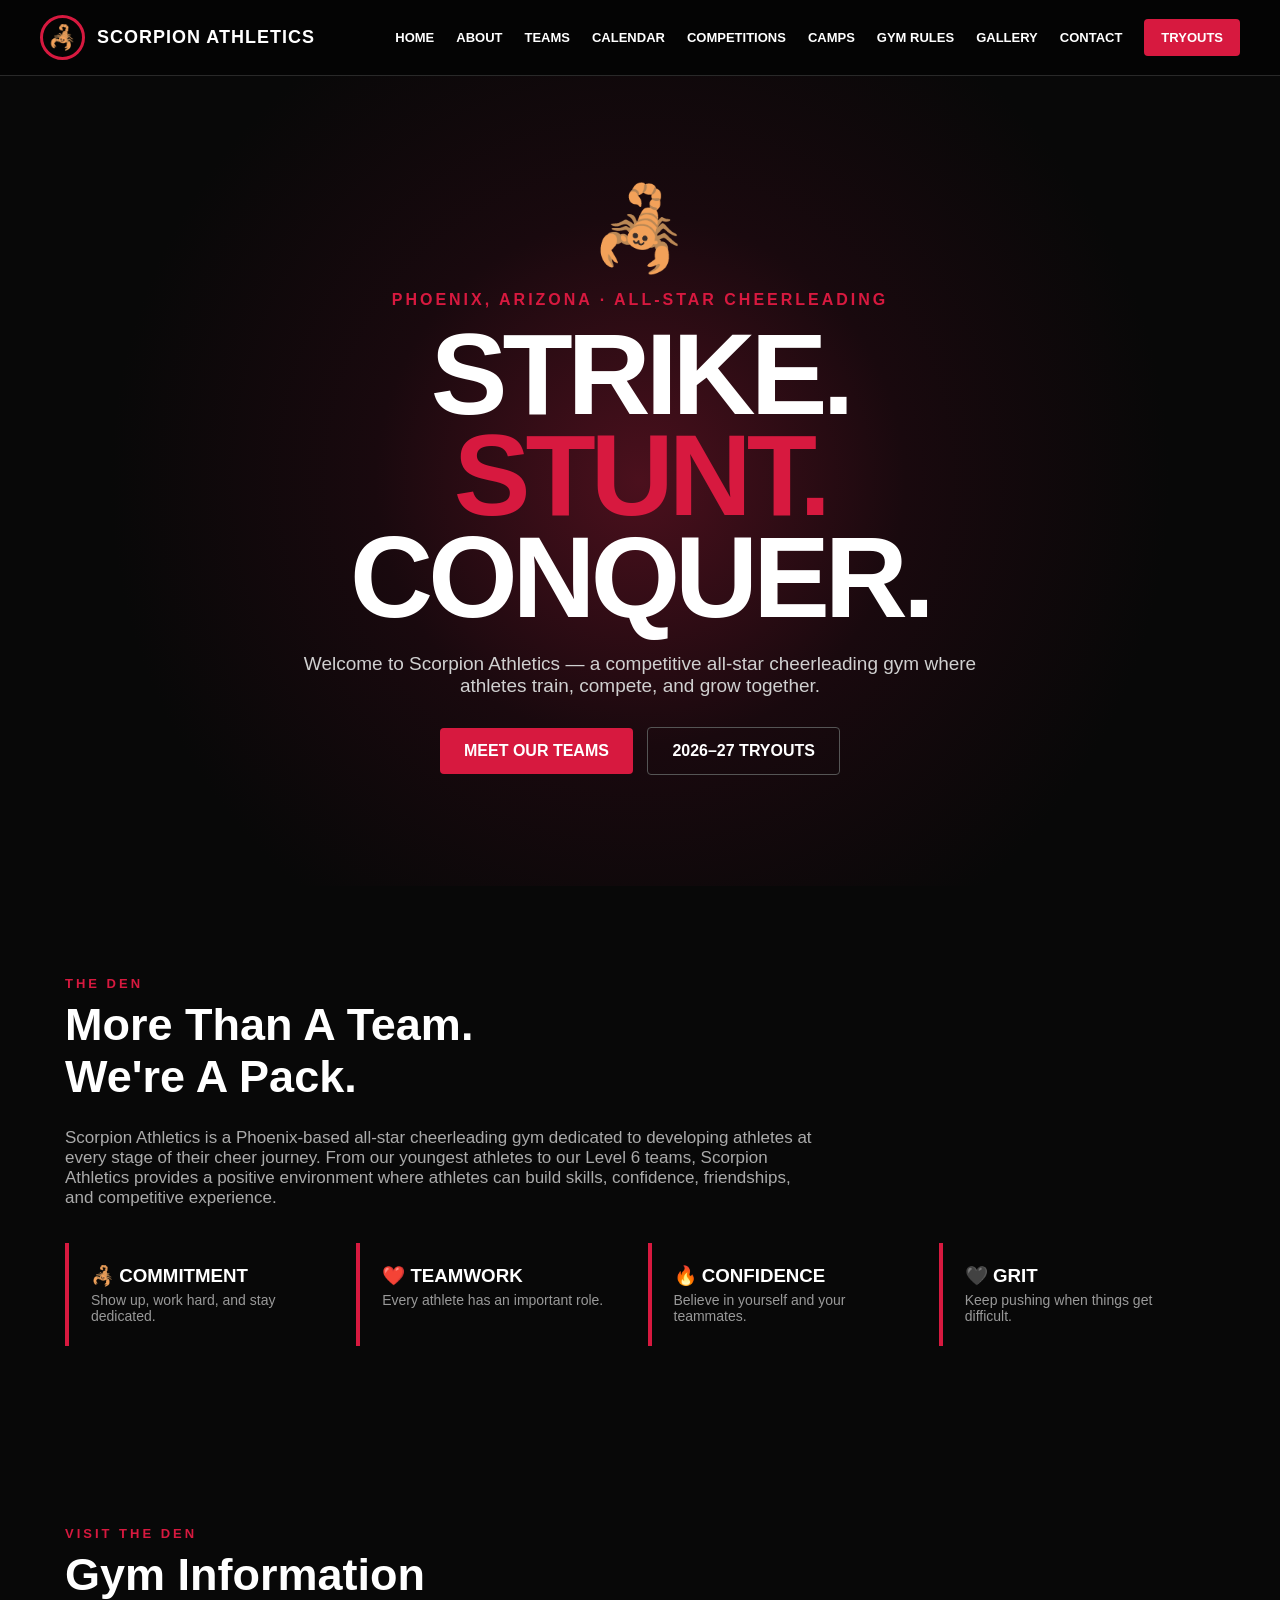
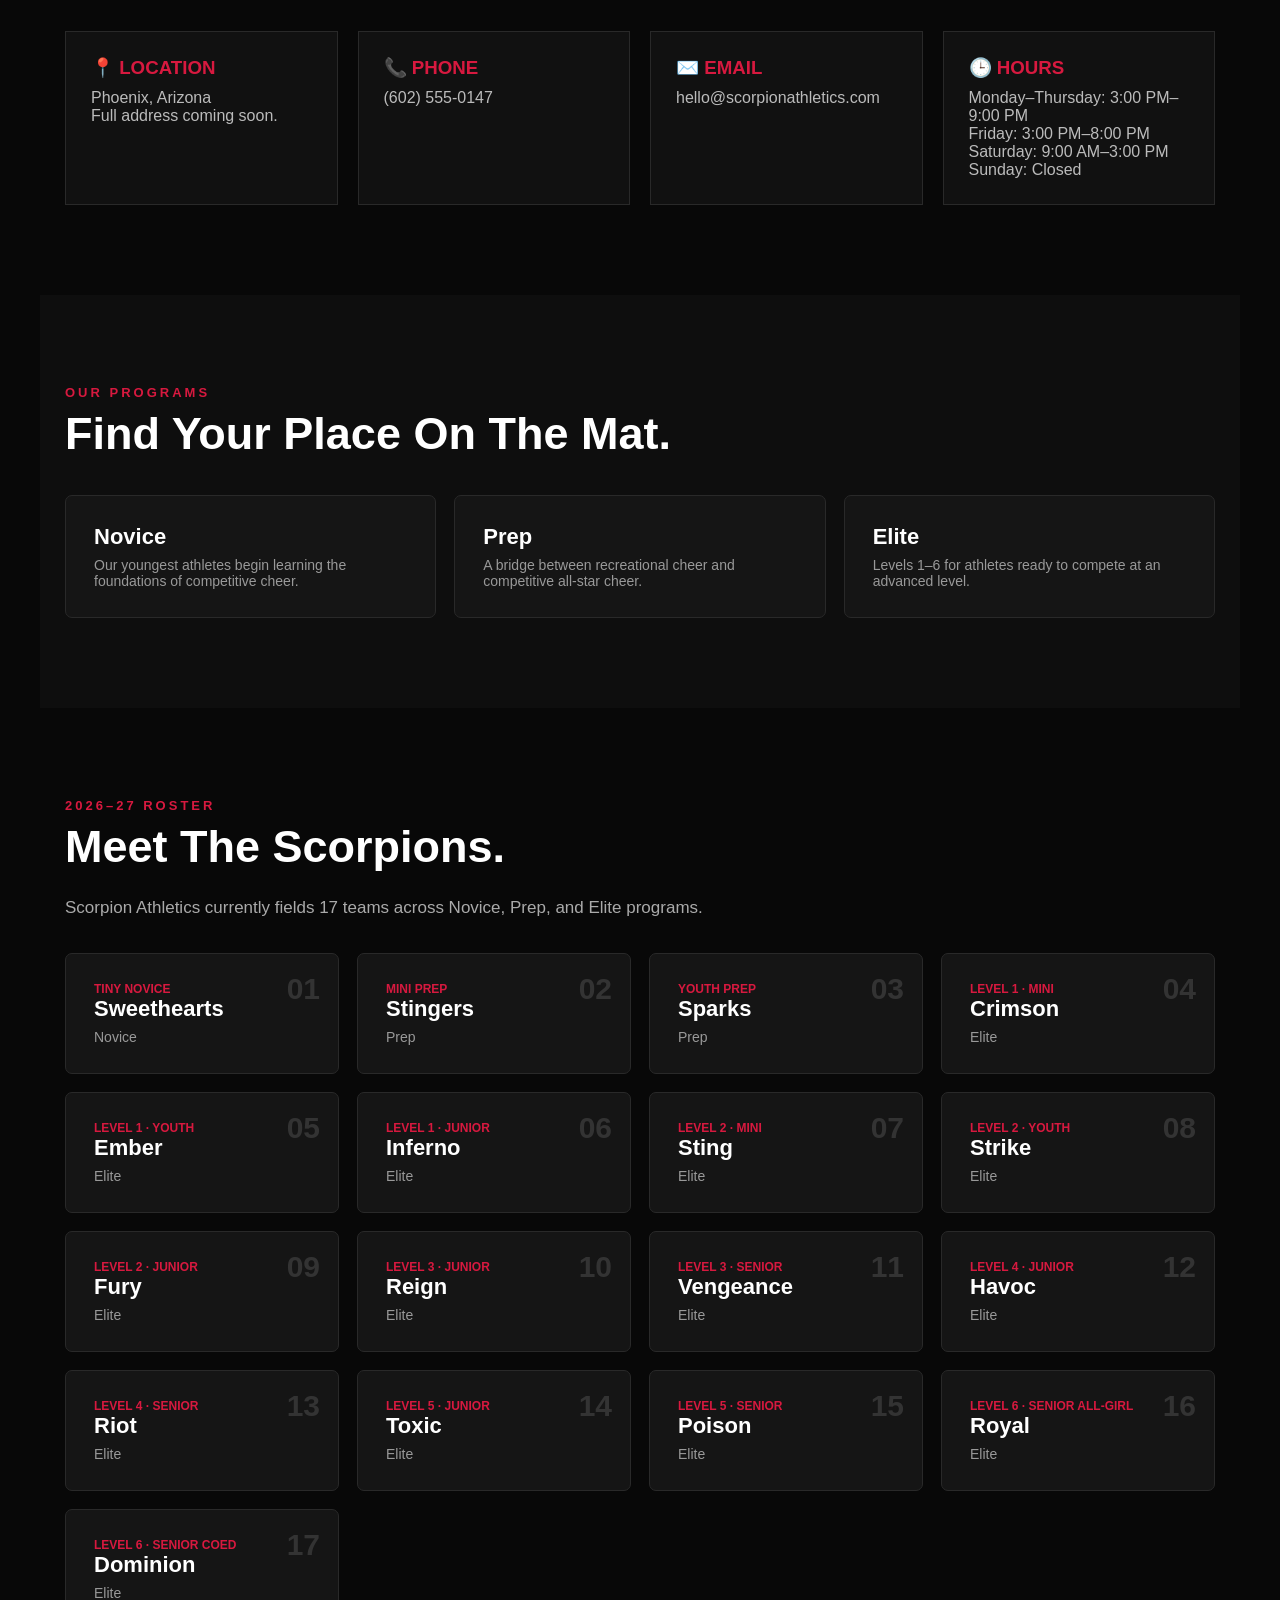
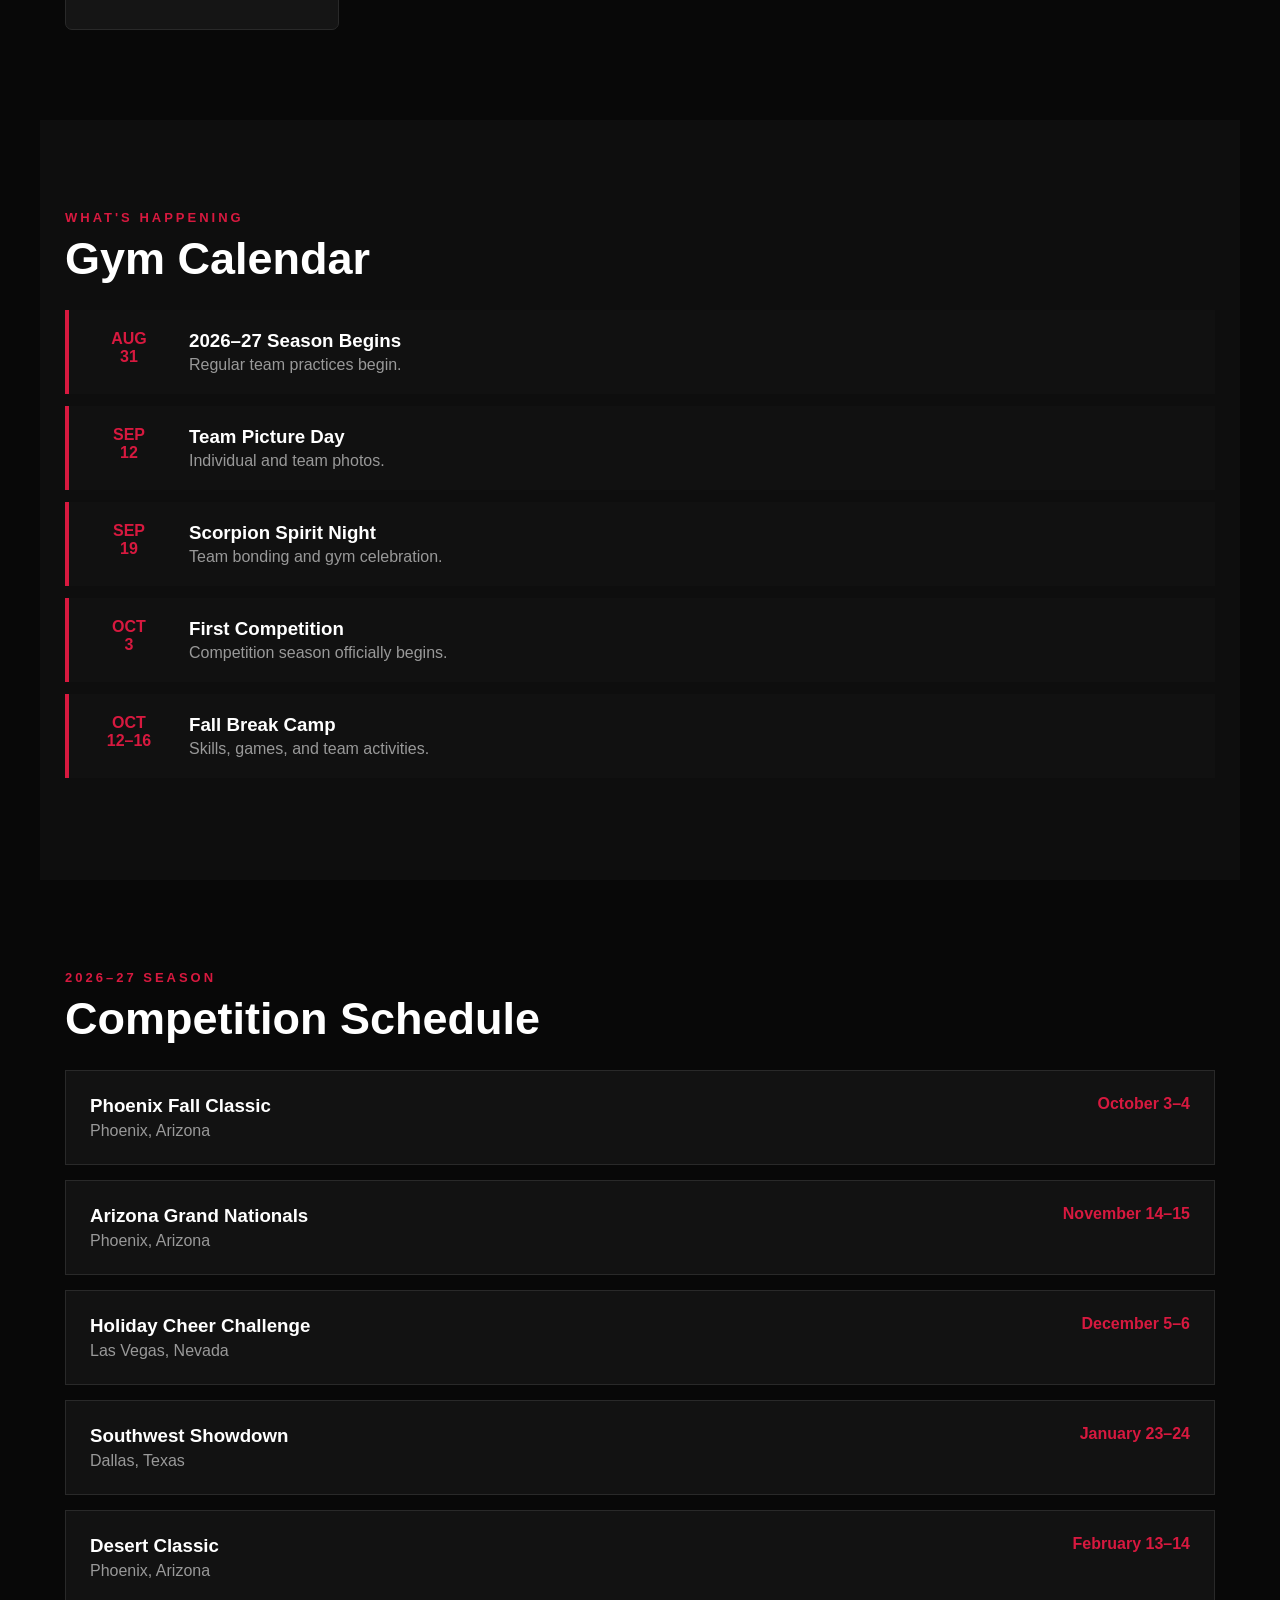
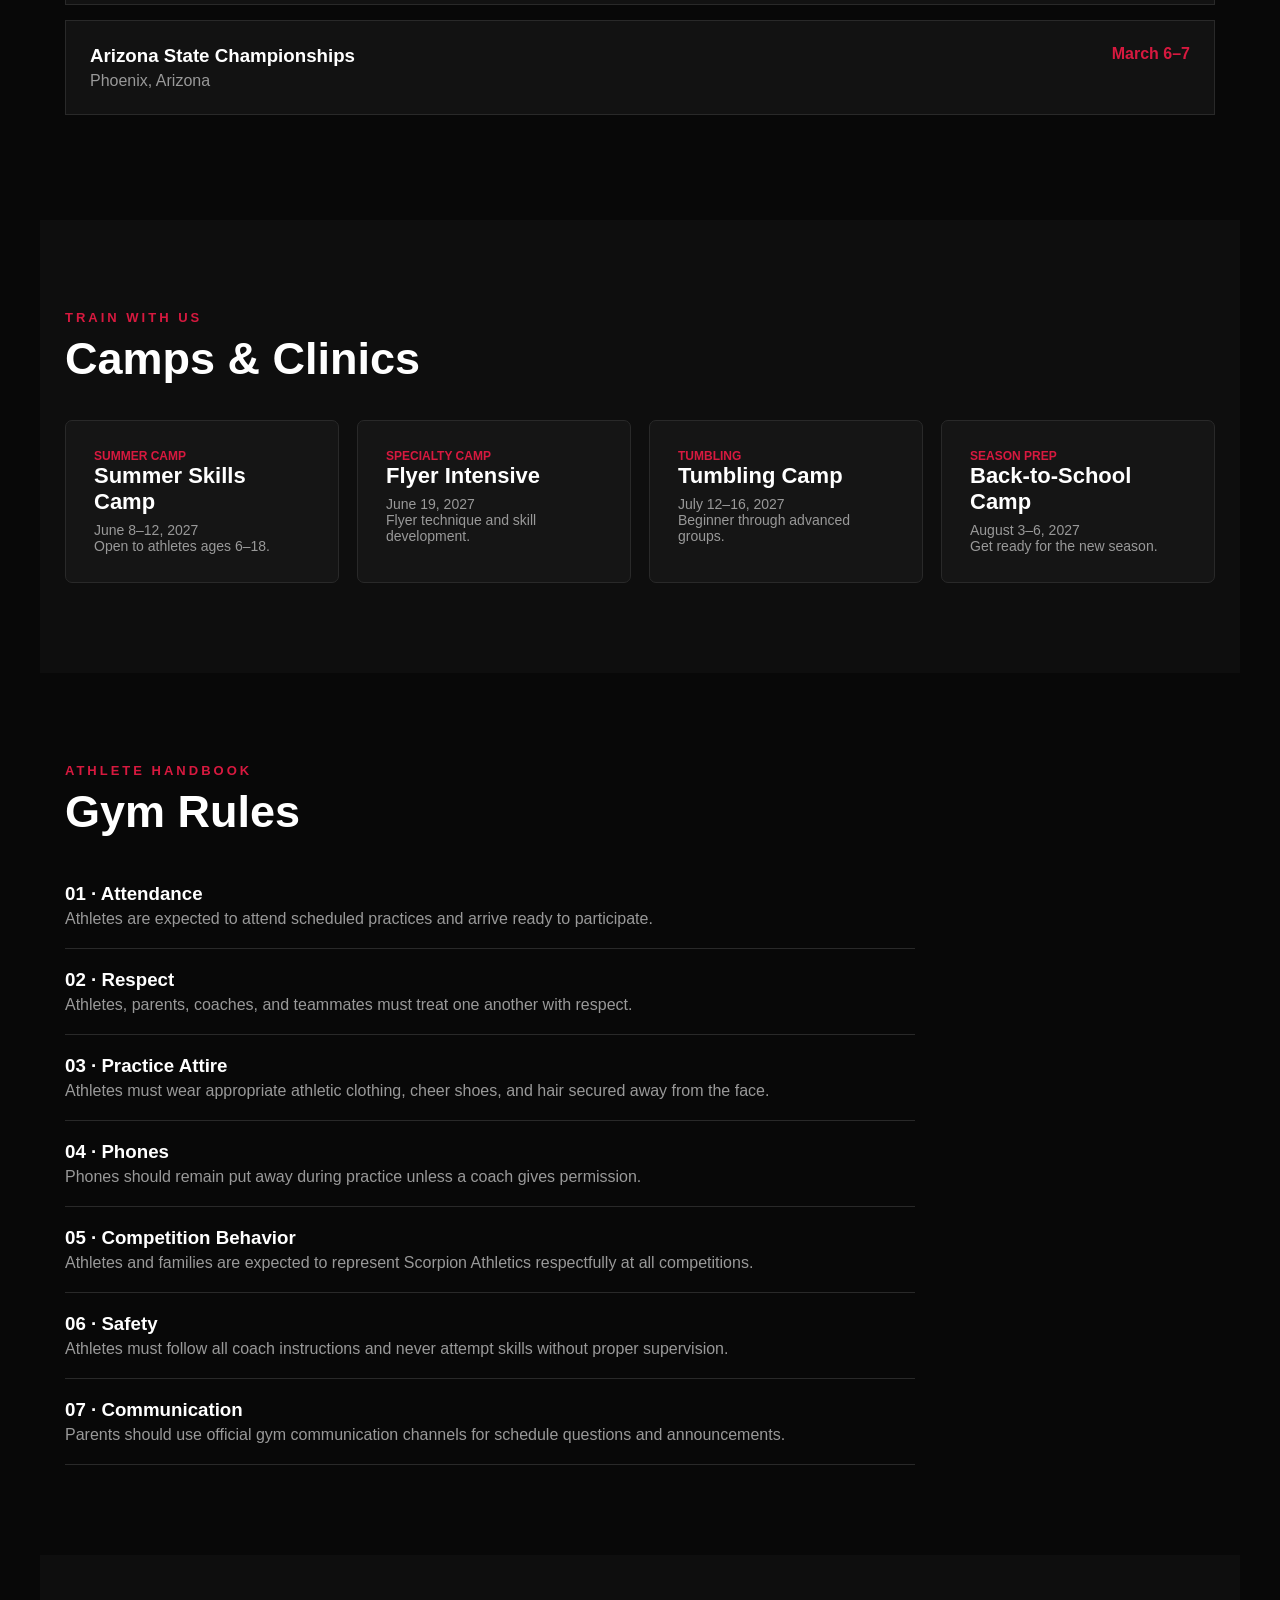
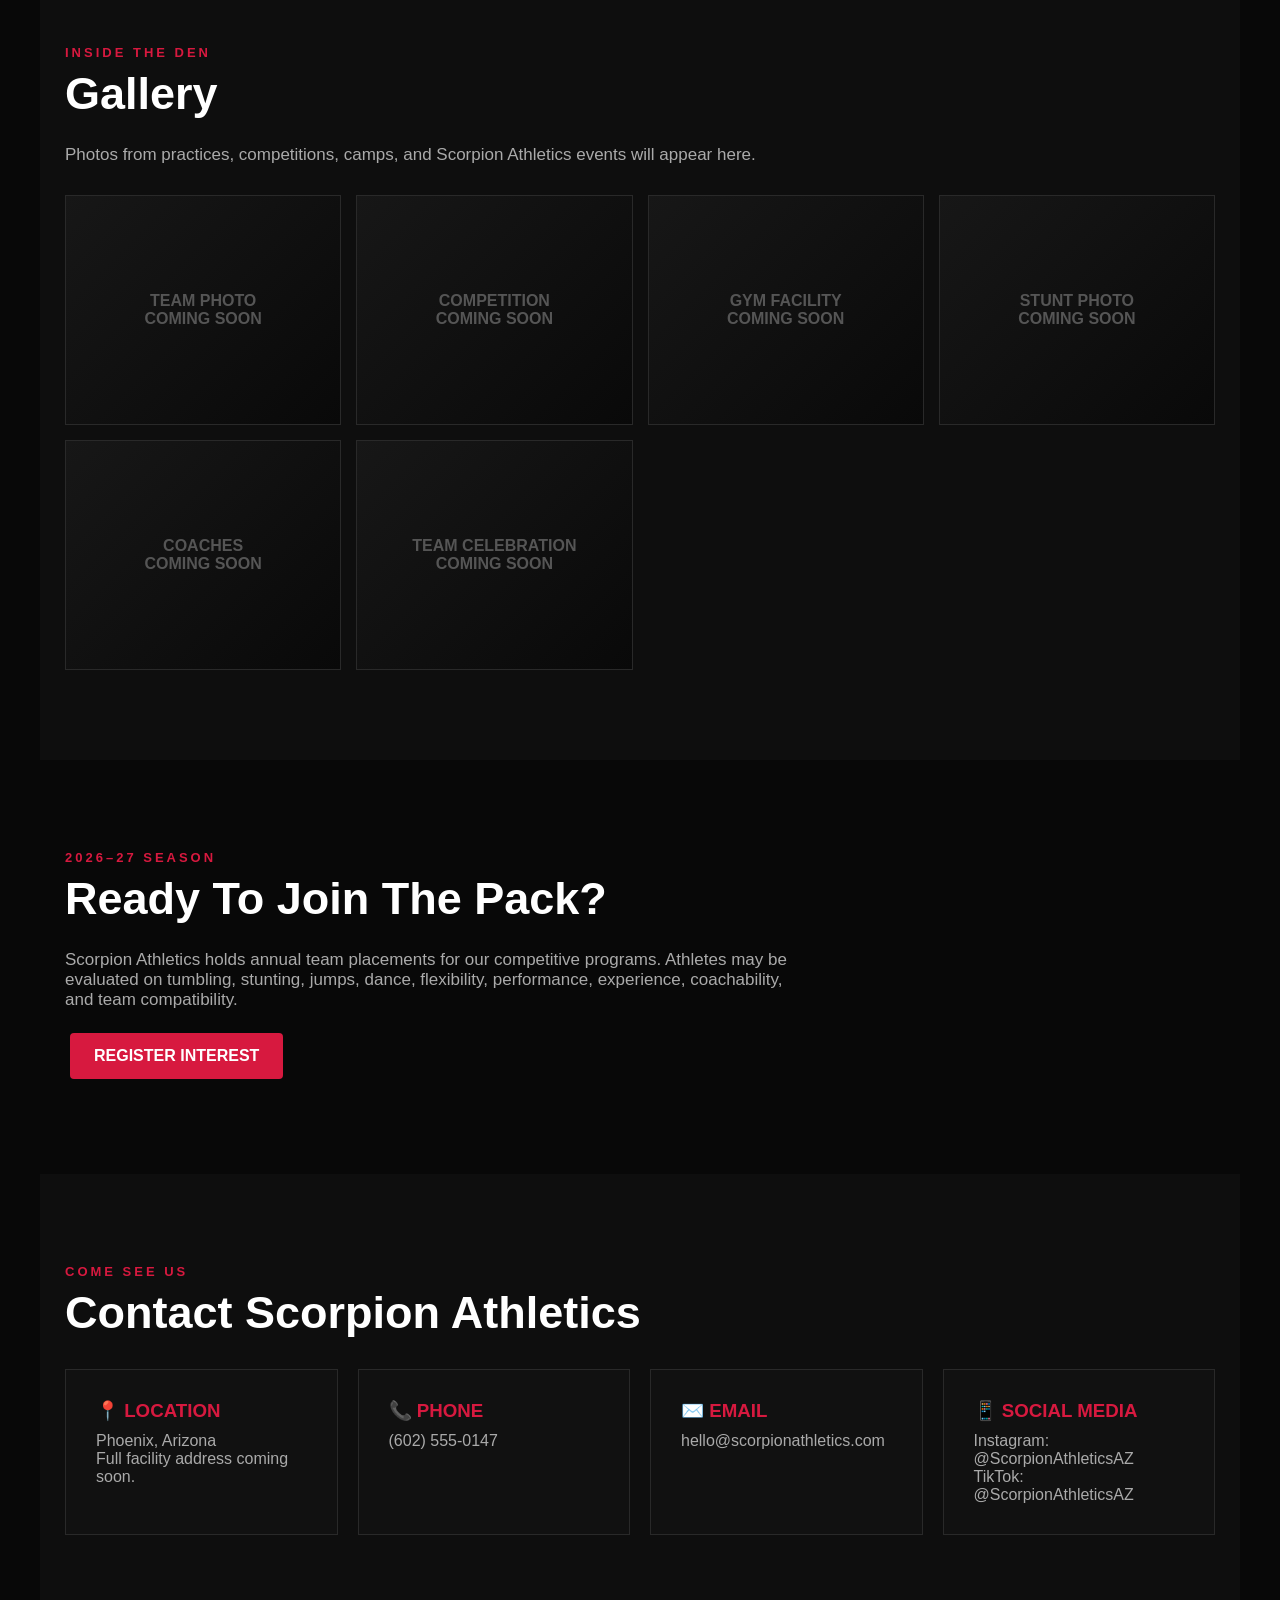
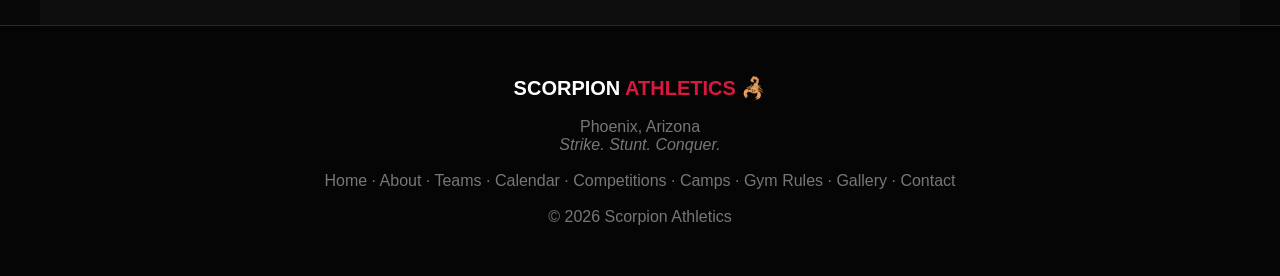
==== index.html @ ac189772 "Add initial website structure for Scorpion Athletics This commit introduces the initial version of t" ====
<!DOCTYPE html>
<html lang="en">
<head>
<meta charset="UTF-8">
<meta name="viewport" content="width=device-width, initial-scale=1.0">

<title>Scorpion Athletics | Phoenix, Arizona</title>

<style>

/* =========================
   SCORPION ATHLETICS
   MAIN WEBSITE STYLES
========================= */

* {
    margin: 0;
    padding: 0;
    box-sizing: border-box;
    scroll-behavior: smooth;
}

body {
    font-family: Arial, Helvetica, sans-serif;
    background: #080808;
    color: white;
}

/* COLORS */

:root {
    --red: #d7193f;
    --dark-red: #970f2c;
    --black: #080808;
    --gray: #151515;
    --light-gray: #a9a9a9;
    --white: #ffffff;
}

/* =========================
   NAVIGATION
========================= */

header {
    position: sticky;
    top: 0;
    z-index: 1000;
    background: rgba(5,5,5,0.97);
    border-bottom: 1px solid #292929;
}

.navbar {
    max-width: 1250px;
    margin: auto;
    padding: 15px 25px;

    display: flex;
    justify-content: space-between;
    align-items: center;
}

.logo {
    display: flex;
    align-items: center;
    gap: 12px;

    font-size: 18px;
    font-weight: 900;
    letter-spacing: 1px;
}

.logo-icon {
    width: 45px;
    height: 45px;

    border: 3px solid var(--red);
    border-radius: 50%;

    display: flex;
    align-items: center;
    justify-content: center;

    font-size: 23px;
}

nav {
    display: flex;
    gap: 22px;
    align-items: center;
}

nav a {
    color: white;
    text-decoration: none;
    font-size: 13px;
    font-weight: bold;
    text-transform: uppercase;
}

nav a:hover {
    color: var(--red);
}

.tryout-button {
    background: var(--red);
    padding: 11px 17px;
    border-radius: 4px;
}

/* =========================
   HERO
========================= */

.hero {
    min-height: 90vh;

    display: flex;
    justify-content: center;
    align-items: center;

    text-align: center;

    padding: 100px 25px;

    background:
        radial-gradient(
            circle at center,
            #4b101d 0%,
            #19090e 35%,
            #080808 70%
        );
}

.hero-scorpion {
    font-size: 80px;
    margin-bottom: 15px;
}

.hero-small {
    color: var(--red);
    font-weight: bold;
    letter-spacing: 3px;
    text-transform: uppercase;
}

.hero h1 {
    font-size: clamp(55px, 10vw, 115px);
    line-height: .88;
    margin: 15px 0;

    letter-spacing: -5px;
}

.hero h1 span {
    color: var(--red);
}

.hero p {
    max-width: 700px;
    margin: 25px auto;

    color: #d0d0d0;
    font-size: 19px;
}

.button {
    display: inline-block;

    background: var(--red);
    color: white;

    padding: 14px 24px;
    margin: 5px;

    text-decoration: none;

    font-weight: 900;
    text-transform: uppercase;

    border-radius: 4px;
}

.button:hover {
    background: var(--dark-red);
}

.button-outline {
    background: transparent;
    border: 1px solid #555;
}

/* =========================
   GENERAL SECTIONS
========================= */

section {
    max-width: 1200px;
    margin: auto;
    padding: 90px 25px;
}

.section-label {
    color: var(--red);
    font-size: 13px;
    font-weight: bold;

    text-transform: uppercase;
    letter-spacing: 3px;
}

section h2 {
    font-size: 45px;
    margin: 8px 0 25px;
}

.introduction {
    max-width: 750px;
    color: #aaa;
    font-size: 17px;
}

/* =========================
   INFO CARDS
========================= */

.card-grid {
    display: grid;

    grid-template-columns:
        repeat(auto-fit, minmax(230px, 1fr));

    gap: 18px;

    margin-top: 35px;
}

.card {
    background: var(--gray);

    border: 1px solid #292929;

    padding: 28px;

    border-radius: 7px;

    transition: .2s;
}

.card:hover {
    border-color: var(--red);
    transform: translateY(-4px);
}

.card h3 {
    font-size: 22px;
    margin-bottom: 7px;
}

.card p {
    color: #999;
    font-size: 14px;
}

.level {
    color: var(--red);
    font-size: 12px;
    font-weight: bold;

    text-transform: uppercase;
}

/* =========================
   ABOUT
========================= */

.about {
    background: #101010;
}

.values {
    display: grid;

    grid-template-columns:
        repeat(auto-fit, minmax(200px, 1fr));

    gap: 15px;

    margin-top: 35px;
}

.value {
    border-left: 4px solid var(--red);
    background: #080808;
    padding: 22px;
}

.value h3 {
    margin-bottom: 5px;
}

.value p {
    color: #999;
    font-size: 14px;
}

/* =========================
   GYM INFORMATION
========================= */

.info-box {
    display: grid;

    grid-template-columns:
        repeat(auto-fit, minmax(250px, 1fr));

    gap: 20px;

    margin-top: 30px;
}

.info-box div {
    background: #111;
    padding: 25px;

    border: 1px solid #292929;
}

.info-box h3 {
    color: var(--red);
    margin-bottom: 10px;
}

.info-box p {
    color: #bbb;
}

/* =========================
   TEAM SECTION
========================= */

.team-section {
    background: #0e0e0e;
}

.team-card {
    position: relative;
}

.team-card .team-number {
    position: absolute;

    right: 18px;
    top: 18px;

    color: #333;

    font-size: 30px;
    font-weight: 900;
}

/* =========================
   CALENDAR
========================= */

.calendar-item {
    display: flex;

    gap: 20px;

    padding: 20px;

    background: #111;

    border-left: 4px solid var(--red);

    margin-bottom: 12px;
}

.date {
    min-width: 80px;

    text-align: center;

    font-weight: bold;

    color: var(--red);
}

.calendar-item h3 {
    margin-bottom: 4px;
}

.calendar-item p {
    color: #999;
}

/* =========================
   COMPETITIONS
========================= */

.competition {
    background: #121212;

    padding: 24px;

    border: 1px solid #292929;

    margin-bottom: 15px;

    display: flex;

    justify-content: space-between;

    gap: 20px;
}

.competition h3 {
    margin-bottom: 5px;
}

.competition p {
    color: #999;
}

.competition-date {
    color: var(--red);
    font-weight: bold;
}

/* =========================
   GALLERY
========================= */

.gallery {
    display: grid;

    grid-template-columns:
        repeat(auto-fit, minmax(220px, 1fr));

    gap: 15px;

    margin-top: 30px;
}

.gallery-placeholder {
    height: 230px;

    background:
        linear-gradient(
            135deg,
            #171717,
            #090909
        );

    border: 1px solid #292929;

    display: flex;

    align-items: center;
    justify-content: center;

    text-align: center;

    color: #555;

    font-weight: bold;
}

.gallery-placeholder:hover {
    border-color: var(--red);
    color: var(--red);
}

/* =========================
   RULES
========================= */

.rules {
    max-width: 850px;
}

.rule {
    padding: 20px 0;

    border-bottom: 1px solid #292929;
}

.rule h3 {
    margin-bottom: 5px;
}

.rule p {
    color: #999;
}

/* =========================
   CONTACT
========================= */

.contact-grid {
    display: grid;

    grid-template-columns:
        repeat(auto-fit, minmax(250px, 1fr));

    gap: 20px;

    margin-top: 30px;
}

.contact-card {
    background: #111;

    border: 1px solid #292929;

    padding: 30px;
}

.contact-card h3 {
    color: var(--red);
    margin-bottom: 10px;
}

.contact-card p {
    color: #aaa;
}

/* =========================
   FOOTER
========================= */

footer {
    background: #050505;

    border-top: 1px solid #292929;

    text-align: center;

    padding: 50px 20px;

    color: #777;
}

footer strong {
    color: white;
    font-size: 20px;
}

footer span {
    color: var(--red);
}

/* =========================
   MOBILE
========================= */

@media(max-width: 850px) {

    .navbar {
        flex-direction: column;
        gap: 15px;
    }

    nav {
        justify-content: center;
        flex-wrap: wrap;
    }

    .hero h1 {
        letter-spacing: -2px;
    }

    .competition {
        flex-direction: column;
    }

}

</style>
</head>

<body>


<!-- =========================
     NAVIGATION
========================= -->

<header>

<div class="navbar">

<div class="logo">

<div class="logo-icon">
🦂
</div>

SCORPION ATHLETICS

</div>


<nav>

<a href="#home">Home</a>

<a href="#about">About</a>

<a href="#teams">Teams</a>

<a href="#calendar">Calendar</a>

<a href="#competitions">Competitions</a>

<a href="#camps">Camps</a>

<a href="#rules">Gym Rules</a>

<a href="#gallery">Gallery</a>

<a href="#contact">Contact</a>

<a href="#tryouts" class="tryout-button">
Tryouts
</a>

</nav>

</div>

</header>



<!-- =========================
     HOME
========================= -->

<div class="hero" id="home">

<div>

<div class="hero-scorpion">
🦂
</div>

<div class="hero-small">
Phoenix, Arizona · All-Star Cheerleading
</div>

<h1>

STRIKE.<br>

<span>STUNT.</span><br>

CONQUER.

</h1>

<p>

Welcome to Scorpion Athletics — a competitive all-star
cheerleading gym where athletes train, compete, and grow
together.

</p>

<a href="#teams" class="button">
Meet Our Teams
</a>

<a href="#tryouts" class="button button-outline">
2026–27 Tryouts
</a>

</div>

</div>



<!-- =========================
     ABOUT
========================= -->

<section id="about">

<div class="section-label">
The Den
</div>

<h2>
More Than A Team.
<br>
We're A Pack.
</h2>

<p class="introduction">

Scorpion Athletics is a Phoenix-based all-star cheerleading
gym dedicated to developing athletes at every stage of
their cheer journey.

From our youngest athletes to our Level 6 teams,
Scorpion Athletics provides a positive environment where
athletes can build skills, confidence, friendships, and
competitive experience.

</p>


<div class="values">

<div class="value">

<h3>🦂 COMMITMENT</h3>

<p>
Show up, work hard, and stay dedicated.
</p>

</div>


<div class="value">

<h3>❤️ TEAMWORK</h3>

<p>
Every athlete has an important role.
</p>

</div>


<div class="value">

<h3>🔥 CONFIDENCE</h3>

<p>
Believe in yourself and your teammates.
</p>

</div>


<div class="value">

<h3>🖤 GRIT</h3>

<p>
Keep pushing when things get difficult.
</p>

</div>

</div>

</section>



<!-- =========================
     GYM INFORMATION
========================= -->

<section>

<div class="section-label">
Visit The Den
</div>

<h2>
Gym Information
</h2>

<div class="info-box">

<div>

<h3>📍 LOCATION</h3>

<p>
Phoenix, Arizona
</p>

<p>
Full address coming soon.
</p>

</div>


<div>

<h3>📞 PHONE</h3>

<p>
(602) 555-0147
</p>

</div>


<div>

<h3>✉️ EMAIL</h3>

<p>
hello@scorpionathletics.com
</p>

</div>


<div>

<h3>🕒 HOURS</h3>

<p>
Monday–Thursday: 3:00 PM–9:00 PM
</p>

<p>
Friday: 3:00 PM–8:00 PM
</p>

<p>
Saturday: 9:00 AM–3:00 PM
</p>

<p>
Sunday: Closed
</p>

</div>

</div>

</section>



<!-- =========================
     PROGRAMS
========================= -->

<section class="team-section">

<div class="section-label">
Our Programs
</div>

<h2>
Find Your Place On The Mat.
</h2>


<div class="card-grid">

<div class="card">

<h3>Novice</h3>

<p>
Our youngest athletes begin learning
the foundations of competitive cheer.
</p>

</div>


<div class="card">

<h3>Prep</h3>

<p>
A bridge between recreational cheer
and competitive all-star cheer.
</p>

</div>


<div class="card">

<h3>Elite</h3>

<p>
Levels 1–6 for athletes ready to
compete at an advanced level.
</p>

</div>

</div>

</section>



<!-- =========================
     TEAMS
========================= -->

<section id="teams">

<div class="section-label">
2026–27 Roster
</div>

<h2>
Meet The Scorpions.
</h2>

<p class="introduction">

Scorpion Athletics currently fields 17 teams across
Novice, Prep, and Elite programs.

</p>


<div class="card-grid">


<div class="card team-card">
<span class="team-number">01</span>
<div class="level">Tiny Novice</div>
<h3>Sweethearts</h3>
<p>Novice</p>
</div>


<div class="card team-card">
<span class="team-number">02</span>
<div class="level">Mini Prep</div>
<h3>Stingers</h3>
<p>Prep</p>
</div>


<div class="card team-card">
<span class="team-number">03</span>
<div class="level">Youth Prep</div>
<h3>Sparks</h3>
<p>Prep</p>
</div>


<div class="card team-card">
<span class="team-number">04</span>
<div class="level">Level 1 · Mini</div>
<h3>Crimson</h3>
<p>Elite</p>
</div>


<div class="card team-card">
<span class="team-number">05</span>
<div class="level">Level 1 · Youth</div>
<h3>Ember</h3>
<p>Elite</p>
</div>


<div class="card team-card">
<span class="team-number">06</span>
<div class="level">Level 1 · Junior</div>
<h3>Inferno</h3>
<p>Elite</p>
</div>


<div class="card team-card">
<span class="team-number">07</span>
<div class="level">Level 2 · Mini</div>
<h3>Sting</h3>
<p>Elite</p>
</div>


<div class="card team-card">
<span class="team-number">08</span>
<div class="level">Level 2 · Youth</div>
<h3>Strike</h3>
<p>Elite</p>
</div>


<div class="card team-card">
<span class="team-number">09</span>
<div class="level">Level 2 · Junior</div>
<h3>Fury</h3>
<p>Elite</p>
</div>


<div class="card team-card">
<span class="team-number">10</span>
<div class="level">Level 3 · Junior</div>
<h3>Reign</h3>
<p>Elite</p>
</div>


<div class="card team-card">
<span class="team-number">11</span>
<div class="level">Level 3 · Senior</div>
<h3>Vengeance</h3>
<p>Elite</p>
</div>


<div class="card team-card">
<span class="team-number">12</span>
<div class="level">Level 4 · Junior</div>
<h3>Havoc</h3>
<p>Elite</p>
</div>


<div class="card team-card">
<span class="team-number">13</span>
<div class="level">Level 4 · Senior</div>
<h3>Riot</h3>
<p>Elite</p>
</div>


<div class="card team-card">
<span class="team-number">14</span>
<div class="level">Level 5 · Junior</div>
<h3>Toxic</h3>
<p>Elite</p>
</div>


<div class="card team-card">
<span class="team-number">15</span>
<div class="level">Level 5 · Senior</div>
<h3>Poison</h3>
<p>Elite</p>
</div>


<div class="card team-card">
<span class="team-number">16</span>
<div class="level">Level 6 · Senior All-Girl</div>
<h3>Royal</h3>
<p>Elite</p>
</div>


<div class="card team-card">
<span class="team-number">17</span>
<div class="level">Level 6 · Senior Coed</div>
<h3>Dominion</h3>
<p>Elite</p>
</div>


</div>

</section>



<!-- =========================
     CALENDAR
========================= -->

<section id="calendar" class="team-section">

<div class="section-label">
What's Happening
</div>

<h2>
Gym Calendar
</h2>


<div class="calendar-item">

<div class="date">
AUG<br>31
</div>

<div>

<h3>2026–27 Season Begins</h3>

<p>
Regular team practices begin.
</p>

</div>

</div>


<div class="calendar-item">

<div class="date">
SEP<br>12
</div>

<div>

<h3>Team Picture Day</h3>

<p>
Individual and team photos.
</p>

</div>

</div>


<div class="calendar-item">

<div class="date">
SEP<br>19
</div>

<div>

<h3>Scorpion Spirit Night</h3>

<p>
Team bonding and gym celebration.
</p>

</div>

</div>


<div class="calendar-item">

<div class="date">
OCT<br>3
</div>

<div>

<h3>First Competition</h3>

<p>
Competition season officially begins.
</p>

</div>

</div>


<div class="calendar-item">

<div class="date">
OCT<br>12–16
</div>

<div>

<h3>Fall Break Camp</h3>

<p>
Skills, games, and team activities.
</p>

</div>

</div>

</section>



<!-- =========================
     COMPETITIONS
========================= -->

<section id="competitions">

<div class="section-label">
2026–27 Season
</div>

<h2>
Competition Schedule
</h2>


<div class="competition">

<div>

<h3>Phoenix Fall Classic</h3>

<p>
Phoenix, Arizona
</p>

</div>

<div class="competition-date">
October 3–4
</div>

</div>


<div class="competition">

<div>

<h3>Arizona Grand Nationals</h3>

<p>
Phoenix, Arizona
</p>

</div>

<div class="competition-date">
November 14–15
</div>

</div>


<div class="competition">

<div>

<h3>Holiday Cheer Challenge</h3>

<p>
Las Vegas, Nevada
</p>

</div>

<div class="competition-date">
December 5–6
</div>

</div>


<div class="competition">

<div>

<h3>Southwest Showdown</h3>

<p>
Dallas, Texas
</p>

</div>

<div class="competition-date">
January 23–24
</div>

</div>


<div class="competition">

<div>

<h3>Desert Classic</h3>

<p>
Phoenix, Arizona
</p>

</div>

<div class="competition-date">
February 13–14
</div>

</div>


<div class="competition">

<div>

<h3>Arizona State Championships</h3>

<p>
Phoenix, Arizona
</p>

</div>

<div class="competition-date">
March 6–7
</div>

</div>


</section>



<!-- =========================
     CAMPS
========================= -->

<section id="camps" class="team-section">

<div class="section-label">
Train With Us
</div>

<h2>
Camps & Clinics
</h2>


<div class="card-grid">


<div class="card">

<div class="level">
Summer Camp
</div>

<h3>
Summer Skills Camp
</h3>

<p>
June 8–12, 2027
</p>

<p>
Open to athletes ages 6–18.
</p>

</div>


<div class="card">

<div class="level">
Specialty Camp
</div>

<h3>
Flyer Intensive
</h3>

<p>
June 19, 2027
</p>

<p>
Flyer technique and skill development.
</p>

</div>


<div class="card">

<div class="level">
Tumbling
</div>

<h3>
Tumbling Camp
</h3>

<p>
July 12–16, 2027
</p>

<p>
Beginner through advanced groups.
</p>

</div>


<div class="card">

<div class="level">
Season Prep
</div>

<h3>
Back-to-School Camp
</h3>

<p>
August 3–6, 2027
</p>

<p>
Get ready for the new season.
</p>

</div>


</div>

</section>



<!-- =========================
     GYM RULES
========================= -->

<section id="rules">

<div class="section-label">
Athlete Handbook
</div>

<h2>
Gym Rules
</h2>


<div class="rules">


<div class="rule">

<h3>01 · Attendance</h3>

<p>
Athletes are expected to attend scheduled practices
and arrive ready to participate.
</p>

</div>


<div class="rule">

<h3>02 · Respect</h3>

<p>
Athletes, parents, coaches, and teammates must
treat one another with respect.
</p>

</div>


<div class="rule">

<h3>03 · Practice Attire</h3>

<p>
Athletes must wear appropriate athletic clothing,
cheer shoes, and hair secured away from the face.
</p>

</div>


<div class="rule">

<h3>04 · Phones</h3>

<p>
Phones should remain put away during practice
unless a coach gives permission.
</p>

</div>


<div class="rule">

<h3>05 · Competition Behavior</h3>

<p>
Athletes and families are expected to represent
Scorpion Athletics respectfully at all competitions.
</p>

</div>


<div class="rule">

<h3>06 · Safety</h3>

<p>
Athletes must follow all coach instructions and
never attempt skills without proper supervision.
</p>

</div>


<div class="rule">

<h3>07 · Communication</h3>

<p>
Parents should use official gym communication
channels for schedule questions and announcements.
</p>

</div>


</div>

</section>



<!-- =========================
     GALLERY
========================= -->

<section id="gallery" class="team-section">

<div class="section-label">
Inside The Den
</div>

<h2>
Gallery
</h2>

<p class="introduction">
Photos from practices, competitions, camps, and
Scorpion Athletics events will appear here.
</p>


<div class="gallery">


<div class="gallery-placeholder">
TEAM PHOTO<br>
COMING SOON
</div>


<div class="gallery-placeholder">
COMPETITION<br>
COMING SOON
</div>


<div class="gallery-placeholder">
GYM FACILITY<br>
COMING SOON
</div>


<div class="gallery-placeholder">
STUNT PHOTO<br>
COMING SOON
</div>


<div class="gallery-placeholder">
COACHES<br>
COMING SOON
</div>


<div class="gallery-placeholder">
TEAM CELEBRATION<br>
COMING SOON
</div>


</div>

</section>



<!-- =========================
     TRYOUTS
========================= -->

<section id="tryouts">

<div class="section-label">
2026–27 Season
</div>

<h2>
Ready To Join The Pack?
</h2>

<p class="introduction">

Scorpion Athletics holds annual team placements for
our competitive programs.

Athletes may be evaluated on tumbling, stunting,
jumps, dance, flexibility, performance, experience,
coachability, and team compatibility.

</p>


<br>


<a href="#contact" class="button">
Register Interest
</a>

</section>



<!-- =========================
     CONTACT
========================= -->

<section id="contact" class="team-section">

<div class="section-label">
Come See Us
</div>

<h2>
Contact Scorpion Athletics
</h2>


<div class="contact-grid">


<div class="contact-card">

<h3>📍 LOCATION</h3>

<p>
Phoenix, Arizona
</p>

<p>
Full facility address coming soon.
</p>

</div>


<div class="contact-card">

<h3>📞 PHONE</h3>

<p>
(602) 555-0147
</p>

</div>


<div class="contact-card">

<h3>✉️ EMAIL</h3>

<p>
hello@scorpionathletics.com
</p>

</div>


<div class="contact-card">

<h3>📱 SOCIAL MEDIA</h3>

<p>
Instagram: @ScorpionAthleticsAZ
</p>

<p>
TikTok: @ScorpionAthleticsAZ
</p>

</div>


</div>

</section>



<!-- =========================
     FOOTER
========================= -->

<footer>

<strong>
SCORPION <span>ATHLETICS</span> 🦂
</strong>

<br><br>

Phoenix, Arizona

<br>

<i>
Strike. Stunt. Conquer.
</i>

<br><br>

Home · About · Teams · Calendar · Competitions ·
Camps · Gym Rules · Gallery · Contact

<br><br>

© 2026 Scorpion Athletics

</footer>


</body>
</html>
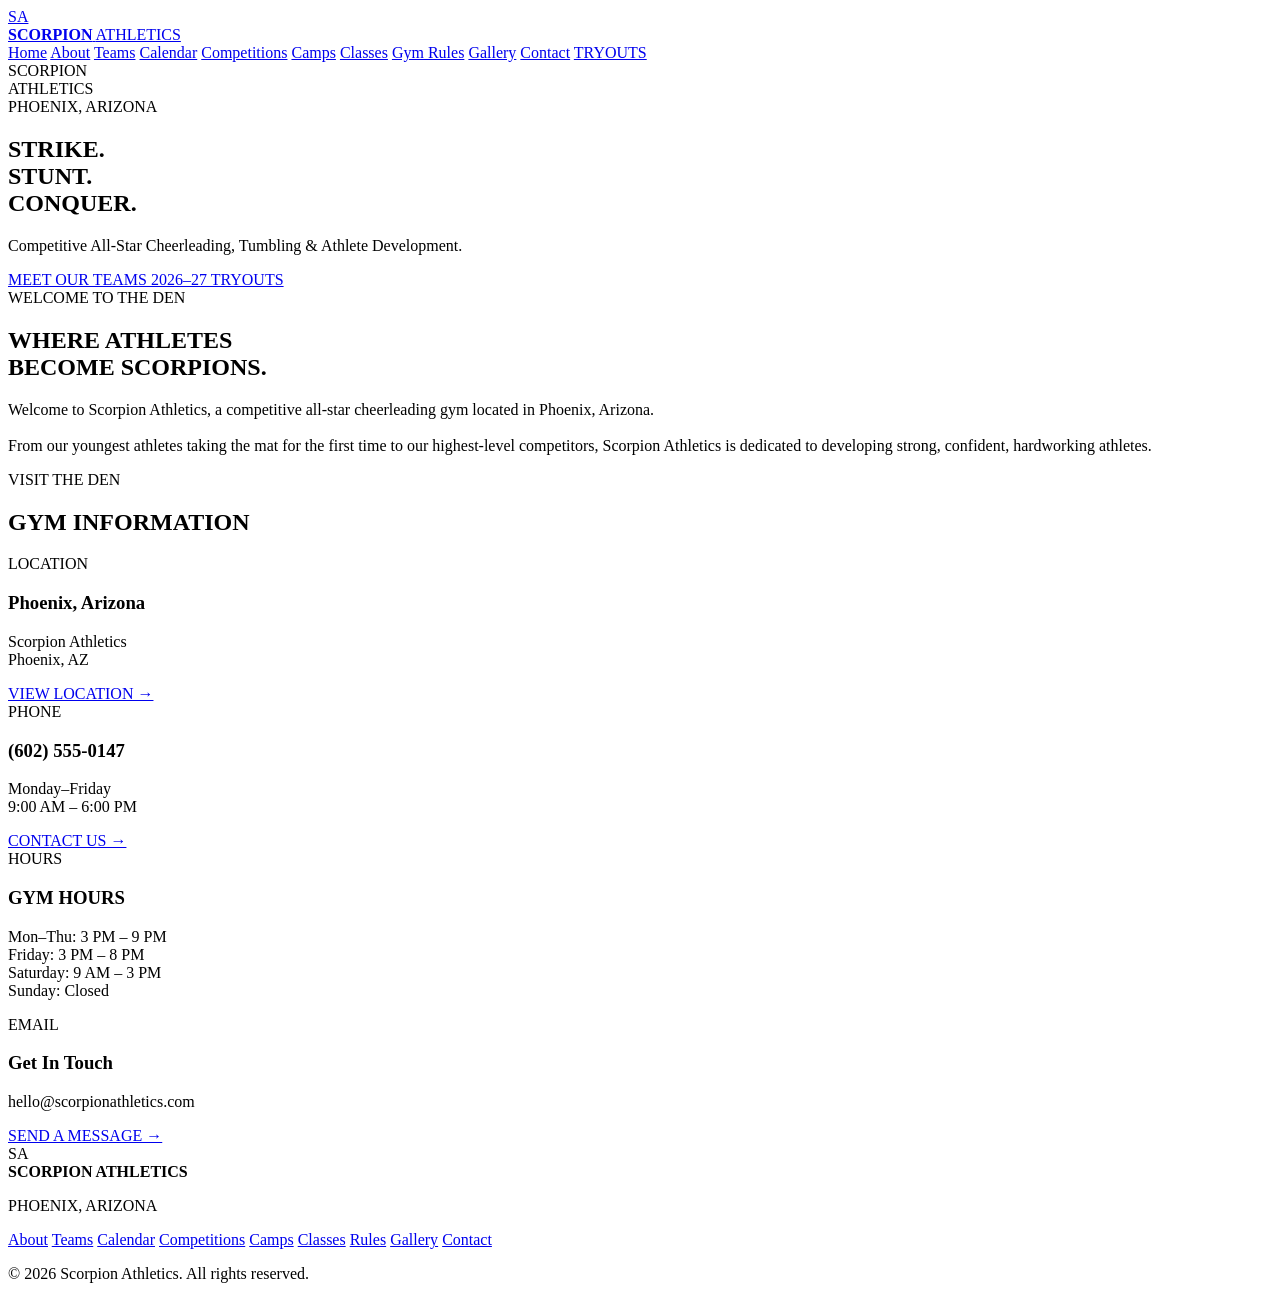
==== commit 43ae5122: "Refactor index.html and link stylesheet Updated HTML structure and linked external stylesheet." ====
--- a/index.html
+++ b/index.html
@@ -1,1744 +1,299 @@
 <!DOCTYPE html>
 <html lang="en">
 <head>
-<meta charset="UTF-8">
-<meta name="viewport" content="width=device-width, initial-scale=1.0">
-
-<title>Scorpion Athletics | Phoenix, Arizona</title>
-
-<style>
-
-/* =========================
-   SCORPION ATHLETICS
-   MAIN WEBSITE STYLES
-========================= */
-
-* {
-    margin: 0;
-    padding: 0;
-    box-sizing: border-box;
-    scroll-behavior: smooth;
-}
-
-body {
-    font-family: Arial, Helvetica, sans-serif;
-    background: #080808;
-    color: white;
-}
-
-/* COLORS */
-
-:root {
-    --red: #d7193f;
-    --dark-red: #970f2c;
-    --black: #080808;
-    --gray: #151515;
-    --light-gray: #a9a9a9;
-    --white: #ffffff;
-}
-
-/* =========================
-   NAVIGATION
-========================= */
-
-header {
-    position: sticky;
-    top: 0;
-    z-index: 1000;
-    background: rgba(5,5,5,0.97);
-    border-bottom: 1px solid #292929;
-}
-
-.navbar {
-    max-width: 1250px;
-    margin: auto;
-    padding: 15px 25px;
-
-    display: flex;
-    justify-content: space-between;
-    align-items: center;
-}
-
-.logo {
-    display: flex;
-    align-items: center;
-    gap: 12px;
-
-    font-size: 18px;
-    font-weight: 900;
-    letter-spacing: 1px;
-}
-
-.logo-icon {
-    width: 45px;
-    height: 45px;
-
-    border: 3px solid var(--red);
-    border-radius: 50%;
-
-    display: flex;
-    align-items: center;
-    justify-content: center;
-
-    font-size: 23px;
-}
-
-nav {
-    display: flex;
-    gap: 22px;
-    align-items: center;
-}
-
-nav a {
-    color: white;
-    text-decoration: none;
-    font-size: 13px;
-    font-weight: bold;
-    text-transform: uppercase;
-}
-
-nav a:hover {
-    color: var(--red);
-}
-
-.tryout-button {
-    background: var(--red);
-    padding: 11px 17px;
-    border-radius: 4px;
-}
-
-/* =========================
-   HERO
-========================= */
-
-.hero {
-    min-height: 90vh;
-
-    display: flex;
-    justify-content: center;
-    align-items: center;
-
-    text-align: center;
-
-    padding: 100px 25px;
-
-    background:
-        radial-gradient(
-            circle at center,
-            #4b101d 0%,
-            #19090e 35%,
-            #080808 70%
-        );
-}
-
-.hero-scorpion {
-    font-size: 80px;
-    margin-bottom: 15px;
-}
-
-.hero-small {
-    color: var(--red);
-    font-weight: bold;
-    letter-spacing: 3px;
-    text-transform: uppercase;
-}
-
-.hero h1 {
-    font-size: clamp(55px, 10vw, 115px);
-    line-height: .88;
-    margin: 15px 0;
-
-    letter-spacing: -5px;
-}
-
-.hero h1 span {
-    color: var(--red);
-}
-
-.hero p {
-    max-width: 700px;
-    margin: 25px auto;
-
-    color: #d0d0d0;
-    font-size: 19px;
-}
-
-.button {
-    display: inline-block;
-
-    background: var(--red);
-    color: white;
-
-    padding: 14px 24px;
-    margin: 5px;
-
-    text-decoration: none;
-
-    font-weight: 900;
-    text-transform: uppercase;
-
-    border-radius: 4px;
-}
-
-.button:hover {
-    background: var(--dark-red);
-}
-
-.button-outline {
-    background: transparent;
-    border: 1px solid #555;
-}
-
-/* =========================
-   GENERAL SECTIONS
-========================= */
-
-section {
-    max-width: 1200px;
-    margin: auto;
-    padding: 90px 25px;
-}
-
-.section-label {
-    color: var(--red);
-    font-size: 13px;
-    font-weight: bold;
-
-    text-transform: uppercase;
-    letter-spacing: 3px;
-}
-
-section h2 {
-    font-size: 45px;
-    margin: 8px 0 25px;
-}
-
-.introduction {
-    max-width: 750px;
-    color: #aaa;
-    font-size: 17px;
-}
-
-/* =========================
-   INFO CARDS
-========================= */
-
-.card-grid {
-    display: grid;
-
-    grid-template-columns:
-        repeat(auto-fit, minmax(230px, 1fr));
-
-    gap: 18px;
-
-    margin-top: 35px;
-}
-
-.card {
-    background: var(--gray);
-
-    border: 1px solid #292929;
-
-    padding: 28px;
-
-    border-radius: 7px;
-
-    transition: .2s;
-}
-
-.card:hover {
-    border-color: var(--red);
-    transform: translateY(-4px);
-}
-
-.card h3 {
-    font-size: 22px;
-    margin-bottom: 7px;
-}
-
-.card p {
-    color: #999;
-    font-size: 14px;
-}
-
-.level {
-    color: var(--red);
-    font-size: 12px;
-    font-weight: bold;
-
-    text-transform: uppercase;
-}
-
-/* =========================
-   ABOUT
-========================= */
-
-.about {
-    background: #101010;
-}
-
-.values {
-    display: grid;
-
-    grid-template-columns:
-        repeat(auto-fit, minmax(200px, 1fr));
-
-    gap: 15px;
-
-    margin-top: 35px;
-}
-
-.value {
-    border-left: 4px solid var(--red);
-    background: #080808;
-    padding: 22px;
-}
-
-.value h3 {
-    margin-bottom: 5px;
-}
-
-.value p {
-    color: #999;
-    font-size: 14px;
-}
-
-/* =========================
-   GYM INFORMATION
-========================= */
-
-.info-box {
-    display: grid;
-
-    grid-template-columns:
-        repeat(auto-fit, minmax(250px, 1fr));
-
-    gap: 20px;
-
-    margin-top: 30px;
-}
-
-.info-box div {
-    background: #111;
-    padding: 25px;
-
-    border: 1px solid #292929;
-}
-
-.info-box h3 {
-    color: var(--red);
-    margin-bottom: 10px;
-}
-
-.info-box p {
-    color: #bbb;
-}
-
-/* =========================
-   TEAM SECTION
-========================= */
-
-.team-section {
-    background: #0e0e0e;
-}
-
-.team-card {
-    position: relative;
-}
-
-.team-card .team-number {
-    position: absolute;
-
-    right: 18px;
-    top: 18px;
-
-    color: #333;
-
-    font-size: 30px;
-    font-weight: 900;
-}
-
-/* =========================
-   CALENDAR
-========================= */
-
-.calendar-item {
-    display: flex;
-
-    gap: 20px;
-
-    padding: 20px;
-
-    background: #111;
-
-    border-left: 4px solid var(--red);
-
-    margin-bottom: 12px;
-}
-
-.date {
-    min-width: 80px;
-
-    text-align: center;
-
-    font-weight: bold;
-
-    color: var(--red);
-}
-
-.calendar-item h3 {
-    margin-bottom: 4px;
-}
-
-.calendar-item p {
-    color: #999;
-}
-
-/* =========================
-   COMPETITIONS
-========================= */
-
-.competition {
-    background: #121212;
-
-    padding: 24px;
-
-    border: 1px solid #292929;
-
-    margin-bottom: 15px;
-
-    display: flex;
-
-    justify-content: space-between;
-
-    gap: 20px;
-}
-
-.competition h3 {
-    margin-bottom: 5px;
-}
-
-.competition p {
-    color: #999;
-}
-
-.competition-date {
-    color: var(--red);
-    font-weight: bold;
-}
-
-/* =========================
-   GALLERY
-========================= */
-
-.gallery {
-    display: grid;
-
-    grid-template-columns:
-        repeat(auto-fit, minmax(220px, 1fr));
-
-    gap: 15px;
-
-    margin-top: 30px;
-}
-
-.gallery-placeholder {
-    height: 230px;
-
-    background:
-        linear-gradient(
-            135deg,
-            #171717,
-            #090909
-        );
-
-    border: 1px solid #292929;
-
-    display: flex;
-
-    align-items: center;
-    justify-content: center;
-
-    text-align: center;
-
-    color: #555;
-
-    font-weight: bold;
-}
-
-.gallery-placeholder:hover {
-    border-color: var(--red);
-    color: var(--red);
-}
-
-/* =========================
-   RULES
-========================= */
-
-.rules {
-    max-width: 850px;
-}
-
-.rule {
-    padding: 20px 0;
-
-    border-bottom: 1px solid #292929;
-}
-
-.rule h3 {
-    margin-bottom: 5px;
-}
-
-.rule p {
-    color: #999;
-}
-
-/* =========================
-   CONTACT
-========================= */
-
-.contact-grid {
-    display: grid;
-
-    grid-template-columns:
-        repeat(auto-fit, minmax(250px, 1fr));
-
-    gap: 20px;
-
-    margin-top: 30px;
-}
-
-.contact-card {
-    background: #111;
-
-    border: 1px solid #292929;
-
-    padding: 30px;
-}
-
-.contact-card h3 {
-    color: var(--red);
-    margin-bottom: 10px;
-}
-
-.contact-card p {
-    color: #aaa;
-}
-
-/* =========================
-   FOOTER
-========================= */
-
-footer {
-    background: #050505;
-
-    border-top: 1px solid #292929;
-
-    text-align: center;
-
-    padding: 50px 20px;
-
-    color: #777;
-}
-
-footer strong {
-    color: white;
-    font-size: 20px;
-}
-
-footer span {
-    color: var(--red);
-}
-
-/* =========================
-   MOBILE
-========================= */
-
-@media(max-width: 850px) {
-
-    .navbar {
-        flex-direction: column;
-        gap: 15px;
-    }
-
-    nav {
-        justify-content: center;
-        flex-wrap: wrap;
-    }
-
-    .hero h1 {
-        letter-spacing: -2px;
-    }
-
-    .competition {
-        flex-direction: column;
-    }
-
-}
-
-</style>
+    <meta charset="UTF-8">
+    <meta name="viewport" content="width=device-width, initial-scale=1.0">
+
+    <title>Scorpion Athletics | Phoenix, Arizona</title>
+
+    <link rel="stylesheet" href="style.css">
 </head>
 
 <body>
 
-
-<!-- =========================
-     NAVIGATION
-========================= -->
+<!-- ================= NAVIGATION ================= -->
 
 <header>
 
-<div class="navbar">
-
-<div class="logo">
-
-<div class="logo-icon">
-🦂
-</div>
-
-SCORPION ATHLETICS
-
-</div>
-
-
-<nav>
-
-<a href="#home">Home</a>
-
-<a href="#about">About</a>
-
-<a href="#teams">Teams</a>
-
-<a href="#calendar">Calendar</a>
-
-<a href="#competitions">Competitions</a>
-
-<a href="#camps">Camps</a>
-
-<a href="#rules">Gym Rules</a>
-
-<a href="#gallery">Gallery</a>
-
-<a href="#contact">Contact</a>
-
-<a href="#tryouts" class="tryout-button">
-Tryouts
-</a>
-
-</nav>
-
-</div>
+    <div class="navbar">
+
+        <a href="index.html" class="logo">
+
+            <div class="logo-mark">
+                SA
+            </div>
+
+            <div>
+                <strong>SCORPION</strong>
+                <span>ATHLETICS</span>
+            </div>
+
+        </a>
+
+
+        <nav>
+
+            <a href="index.html" class="active">Home</a>
+
+            <a href="about.html">About</a>
+
+            <a href="teams.html">Teams</a>
+
+            <a href="calendar.html">Calendar</a>
+
+            <a href="competitions.html">Competitions</a>
+
+            <a href="camps.html">Camps</a>
+
+            <a href="classes.html">Classes</a>
+
+            <a href="rules.html">Gym Rules</a>
+
+            <a href="gallery.html">Gallery</a>
+
+            <a href="contact.html">Contact</a>
+
+            <a href="tryouts.html" class="tryout-button">
+                TRYOUTS
+            </a>
+
+        </nav>
+
+    </div>
 
 </header>
 
 
-
-<!-- =========================
-     HOME
-========================= -->
-
-<div class="hero" id="home">
-
-<div>
-
-<div class="hero-scorpion">
-🦂
-</div>
-
-<div class="hero-small">
-Phoenix, Arizona · All-Star Cheerleading
-</div>
-
-<h1>
-
-STRIKE.<br>
-
-<span>STUNT.</span><br>
-
-CONQUER.
-
-</h1>
-
-<p>
-
-Welcome to Scorpion Athletics — a competitive all-star
-cheerleading gym where athletes train, compete, and grow
-together.
-
-</p>
-
-<a href="#teams" class="button">
-Meet Our Teams
-</a>
-
-<a href="#tryouts" class="button button-outline">
-2026–27 Tryouts
-</a>
-
-</div>
-
-</div>
-
-
-
-<!-- =========================
-     ABOUT
-========================= -->
-
-<section id="about">
-
-<div class="section-label">
-The Den
-</div>
-
-<h2>
-More Than A Team.
-<br>
-We're A Pack.
-</h2>
-
-<p class="introduction">
-
-Scorpion Athletics is a Phoenix-based all-star cheerleading
-gym dedicated to developing athletes at every stage of
-their cheer journey.
-
-From our youngest athletes to our Level 6 teams,
-Scorpion Athletics provides a positive environment where
-athletes can build skills, confidence, friendships, and
-competitive experience.
-
-</p>
-
-
-<div class="values">
-
-<div class="value">
-
-<h3>🦂 COMMITMENT</h3>
-
-<p>
-Show up, work hard, and stay dedicated.
-</p>
-
-</div>
-
-
-<div class="value">
-
-<h3>❤️ TEAMWORK</h3>
-
-<p>
-Every athlete has an important role.
-</p>
-
-</div>
-
-
-<div class="value">
-
-<h3>🔥 CONFIDENCE</h3>
-
-<p>
-Believe in yourself and your teammates.
-</p>
-
-</div>
-
-
-<div class="value">
-
-<h3>🖤 GRIT</h3>
-
-<p>
-Keep pushing when things get difficult.
-</p>
-
-</div>
-
-</div>
+<!-- ================= HERO ================= -->
+
+<section class="hero">
+
+    <div class="hero-content">
+
+        <div class="hero-logo">
+            SCORPION
+        </div>
+
+        <div class="hero-athletics">
+            ATHLETICS
+        </div>
+
+        <div class="hero-location">
+            PHOENIX, ARIZONA
+        </div>
+
+        <h1>
+            STRIKE.<br>
+            <span>STUNT.</span><br>
+            CONQUER.
+        </h1>
+
+        <p>
+            Competitive All-Star Cheerleading,
+            Tumbling & Athlete Development.
+        </p>
+
+        <div class="hero-buttons">
+
+            <a href="teams.html" class="button">
+                MEET OUR TEAMS
+            </a>
+
+            <a href="tryouts.html" class="button outline">
+                2026–27 TRYOUTS
+            </a>
+
+        </div>
+
+    </div>
 
 </section>
 
 
-
-<!-- =========================
-     GYM INFORMATION
-========================= -->
-
-<section>
-
-<div class="section-label">
-Visit The Den
-</div>
-
-<h2>
-Gym Information
-</h2>
-
-<div class="info-box">
-
-<div>
-
-<h3>📍 LOCATION</h3>
-
-<p>
-Phoenix, Arizona
-</p>
-
-<p>
-Full address coming soon.
-</p>
-
-</div>
-
-
-<div>
-
-<h3>📞 PHONE</h3>
-
-<p>
-(602) 555-0147
-</p>
-
-</div>
-
-
-<div>
-
-<h3>✉️ EMAIL</h3>
-
-<p>
-hello@scorpionathletics.com
-</p>
-
-</div>
-
-
-<div>
-
-<h3>🕒 HOURS</h3>
-
-<p>
-Monday–Thursday: 3:00 PM–9:00 PM
-</p>
-
-<p>
-Friday: 3:00 PM–8:00 PM
-</p>
-
-<p>
-Saturday: 9:00 AM–3:00 PM
-</p>
-
-<p>
-Sunday: Closed
-</p>
-
-</div>
-
-</div>
+<!-- ================= WELCOME ================= -->
+
+<section class="welcome">
+
+    <div class="section-label">
+        WELCOME TO THE DEN
+    </div>
+
+    <h2>
+        WHERE ATHLETES<br>
+        BECOME SCORPIONS.
+    </h2>
+
+    <p class="large-text">
+
+        Welcome to Scorpion Athletics, a competitive
+        all-star cheerleading gym located in Phoenix,
+        Arizona.
+
+        <br><br>
+
+        From our youngest athletes taking the mat for
+        the first time to our highest-level competitors,
+        Scorpion Athletics is dedicated to developing
+        strong, confident, hardworking athletes.
+
+    </p>
 
 </section>
 
 
-
-<!-- =========================
-     PROGRAMS
-========================= -->
-
-<section class="team-section">
-
-<div class="section-label">
-Our Programs
-</div>
-
-<h2>
-Find Your Place On The Mat.
-</h2>
-
-
-<div class="card-grid">
-
-<div class="card">
-
-<h3>Novice</h3>
-
-<p>
-Our youngest athletes begin learning
-the foundations of competitive cheer.
-</p>
-
-</div>
-
-
-<div class="card">
-
-<h3>Prep</h3>
-
-<p>
-A bridge between recreational cheer
-and competitive all-star cheer.
-</p>
-
-</div>
-
-
-<div class="card">
-
-<h3>Elite</h3>
-
-<p>
-Levels 1–6 for athletes ready to
-compete at an advanced level.
-</p>
-
-</div>
-
-</div>
+<!-- ================= GYM INFO ================= -->
+
+<section class="gym-info">
+
+    <div class="section-label">
+        VISIT THE DEN
+    </div>
+
+    <h2>
+        GYM INFORMATION
+    </h2>
+
+
+    <div class="info-grid">
+
+
+        <div class="info-card">
+
+            <div class="info-icon">
+                LOCATION
+            </div>
+
+            <h3>
+                Phoenix, Arizona
+            </h3>
+
+            <p>
+                Scorpion Athletics
+                <br>
+                Phoenix, AZ
+            </p>
+
+            <a href="contact.html">
+                VIEW LOCATION →
+            </a>
+
+        </div>
+
+
+        <div class="info-card">
+
+            <div class="info-icon">
+                PHONE
+            </div>
+
+            <h3>
+                (602) 555-0147
+            </h3>
+
+            <p>
+                Monday–Friday
+                <br>
+                9:00 AM – 6:00 PM
+            </p>
+
+            <a href="contact.html">
+                CONTACT US →
+            </a>
+
+        </div>
+
+
+        <div class="info-card">
+
+            <div class="info-icon">
+                HOURS
+            </div>
+
+            <h3>
+                GYM HOURS
+            </h3>
+
+            <p>
+                Mon–Thu: 3 PM – 9 PM
+                <br>
+                Friday: 3 PM – 8 PM
+                <br>
+                Saturday: 9 AM – 3 PM
+                <br>
+                Sunday: Closed
+            </p>
+
+        </div>
+
+
+        <div class="info-card">
+
+            <div class="info-icon">
+                EMAIL
+            </div>
+
+            <h3>
+                Get In Touch
+            </h3>
+
+            <p>
+                hello@scorpionathletics.com
+            </p>
+
+            <a href="contact.html">
+                SEND A MESSAGE →
+            </a>
+
+        </div>
+
+
+    </div>
 
 </section>
 
 
-
-<!-- =========================
-     TEAMS
-========================= -->
-
-<section id="teams">
-
-<div class="section-label">
-2026–27 Roster
-</div>
-
-<h2>
-Meet The Scorpions.
-</h2>
-
-<p class="introduction">
-
-Scorpion Athletics currently fields 17 teams across
-Novice, Prep, and Elite programs.
-
-</p>
-
-
-<div class="card-grid">
-
-
-<div class="card team-card">
-<span class="team-number">01</span>
-<div class="level">Tiny Novice</div>
-<h3>Sweethearts</h3>
-<p>Novice</p>
-</div>
-
-
-<div class="card team-card">
-<span class="team-number">02</span>
-<div class="level">Mini Prep</div>
-<h3>Stingers</h3>
-<p>Prep</p>
-</div>
-
-
-<div class="card team-card">
-<span class="team-number">03</span>
-<div class="level">Youth Prep</div>
-<h3>Sparks</h3>
-<p>Prep</p>
-</div>
-
-
-<div class="card team-card">
-<span class="team-number">04</span>
-<div class="level">Level 1 · Mini</div>
-<h3>Crimson</h3>
-<p>Elite</p>
-</div>
-
-
-<div class="card team-card">
-<span class="team-number">05</span>
-<div class="level">Level 1 · Youth</div>
-<h3>Ember</h3>
-<p>Elite</p>
-</div>
-
-
-<div class="card team-card">
-<span class="team-number">06</span>
-<div class="level">Level 1 · Junior</div>
-<h3>Inferno</h3>
-<p>Elite</p>
-</div>
-
-
-<div class="card team-card">
-<span class="team-number">07</span>
-<div class="level">Level 2 · Mini</div>
-<h3>Sting</h3>
-<p>Elite</p>
-</div>
-
-
-<div class="card team-card">
-<span class="team-number">08</span>
-<div class="level">Level 2 · Youth</div>
-<h3>Strike</h3>
-<p>Elite</p>
-</div>
-
-
-<div class="card team-card">
-<span class="team-number">09</span>
-<div class="level">Level 2 · Junior</div>
-<h3>Fury</h3>
-<p>Elite</p>
-</div>
-
-
-<div class="card team-card">
-<span class="team-number">10</span>
-<div class="level">Level 3 · Junior</div>
-<h3>Reign</h3>
-<p>Elite</p>
-</div>
-
-
-<div class="card team-card">
-<span class="team-number">11</span>
-<div class="level">Level 3 · Senior</div>
-<h3>Vengeance</h3>
-<p>Elite</p>
-</div>
-
-
-<div class="card team-card">
-<span class="team-number">12</span>
-<div class="level">Level 4 · Junior</div>
-<h3>Havoc</h3>
-<p>Elite</p>
-</div>
-
-
-<div class="card team-card">
-<span class="team-number">13</span>
-<div class="level">Level 4 · Senior</div>
-<h3>Riot</h3>
-<p>Elite</p>
-</div>
-
-
-<div class="card team-card">
-<span class="team-number">14</span>
-<div class="level">Level 5 · Junior</div>
-<h3>Toxic</h3>
-<p>Elite</p>
-</div>
-
-
-<div class="card team-card">
-<span class="team-number">15</span>
-<div class="level">Level 5 · Senior</div>
-<h3>Poison</h3>
-<p>Elite</p>
-</div>
-
-
-<div class="card team-card">
-<span class="team-number">16</span>
-<div class="level">Level 6 · Senior All-Girl</div>
-<h3>Royal</h3>
-<p>Elite</p>
-</div>
-
-
-<div class="card team-card">
-<span class="team-number">17</span>
-<div class="level">Level 6 · Senior Coed</div>
-<h3>Dominion</h3>
-<p>Elite</p>
-</div>
-
-
-</div>
-
-</section>
-
-
-
-<!-- =========================
-     CALENDAR
-========================= -->
-
-<section id="calendar" class="team-section">
-
-<div class="section-label">
-What's Happening
-</div>
-
-<h2>
-Gym Calendar
-</h2>
-
-
-<div class="calendar-item">
-
-<div class="date">
-AUG<br>31
-</div>
-
-<div>
-
-<h3>2026–27 Season Begins</h3>
-
-<p>
-Regular team practices begin.
-</p>
-
-</div>
-
-</div>
-
-
-<div class="calendar-item">
-
-<div class="date">
-SEP<br>12
-</div>
-
-<div>
-
-<h3>Team Picture Day</h3>
-
-<p>
-Individual and team photos.
-</p>
-
-</div>
-
-</div>
-
-
-<div class="calendar-item">
-
-<div class="date">
-SEP<br>19
-</div>
-
-<div>
-
-<h3>Scorpion Spirit Night</h3>
-
-<p>
-Team bonding and gym celebration.
-</p>
-
-</div>
-
-</div>
-
-
-<div class="calendar-item">
-
-<div class="date">
-OCT<br>3
-</div>
-
-<div>
-
-<h3>First Competition</h3>
-
-<p>
-Competition season officially begins.
-</p>
-
-</div>
-
-</div>
-
-
-<div class="calendar-item">
-
-<div class="date">
-OCT<br>12–16
-</div>
-
-<div>
-
-<h3>Fall Break Camp</h3>
-
-<p>
-Skills, games, and team activities.
-</p>
-
-</div>
-
-</div>
-
-</section>
-
-
-
-<!-- =========================
-     COMPETITIONS
-========================= -->
-
-<section id="competitions">
-
-<div class="section-label">
-2026–27 Season
-</div>
-
-<h2>
-Competition Schedule
-</h2>
-
-
-<div class="competition">
-
-<div>
-
-<h3>Phoenix Fall Classic</h3>
-
-<p>
-Phoenix, Arizona
-</p>
-
-</div>
-
-<div class="competition-date">
-October 3–4
-</div>
-
-</div>
-
-
-<div class="competition">
-
-<div>
-
-<h3>Arizona Grand Nationals</h3>
-
-<p>
-Phoenix, Arizona
-</p>
-
-</div>
-
-<div class="competition-date">
-November 14–15
-</div>
-
-</div>
-
-
-<div class="competition">
-
-<div>
-
-<h3>Holiday Cheer Challenge</h3>
-
-<p>
-Las Vegas, Nevada
-</p>
-
-</div>
-
-<div class="competition-date">
-December 5–6
-</div>
-
-</div>
-
-
-<div class="competition">
-
-<div>
-
-<h3>Southwest Showdown</h3>
-
-<p>
-Dallas, Texas
-</p>
-
-</div>
-
-<div class="competition-date">
-January 23–24
-</div>
-
-</div>
-
-
-<div class="competition">
-
-<div>
-
-<h3>Desert Classic</h3>
-
-<p>
-Phoenix, Arizona
-</p>
-
-</div>
-
-<div class="competition-date">
-February 13–14
-</div>
-
-</div>
-
-
-<div class="competition">
-
-<div>
-
-<h3>Arizona State Championships</h3>
-
-<p>
-Phoenix, Arizona
-</p>
-
-</div>
-
-<div class="competition-date">
-March 6–7
-</div>
-
-</div>
-
-
-</section>
-
-
-
-<!-- =========================
-     CAMPS
-========================= -->
-
-<section id="camps" class="team-section">
-
-<div class="section-label">
-Train With Us
-</div>
-
-<h2>
-Camps & Clinics
-</h2>
-
-
-<div class="card-grid">
-
-
-<div class="card">
-
-<div class="level">
-Summer Camp
-</div>
-
-<h3>
-Summer Skills Camp
-</h3>
-
-<p>
-June 8–12, 2027
-</p>
-
-<p>
-Open to athletes ages 6–18.
-</p>
-
-</div>
-
-
-<div class="card">
-
-<div class="level">
-Specialty Camp
-</div>
-
-<h3>
-Flyer Intensive
-</h3>
-
-<p>
-June 19, 2027
-</p>
-
-<p>
-Flyer technique and skill development.
-</p>
-
-</div>
-
-
-<div class="card">
-
-<div class="level">
-Tumbling
-</div>
-
-<h3>
-Tumbling Camp
-</h3>
-
-<p>
-July 12–16, 2027
-</p>
-
-<p>
-Beginner through advanced groups.
-</p>
-
-</div>
-
-
-<div class="card">
-
-<div class="level">
-Season Prep
-</div>
-
-<h3>
-Back-to-School Camp
-</h3>
-
-<p>
-August 3–6, 2027
-</p>
-
-<p>
-Get ready for the new season.
-</p>
-
-</div>
-
-
-</div>
-
-</section>
-
-
-
-<!-- =========================
-     GYM RULES
-========================= -->
-
-<section id="rules">
-
-<div class="section-label">
-Athlete Handbook
-</div>
-
-<h2>
-Gym Rules
-</h2>
-
-
-<div class="rules">
-
-
-<div class="rule">
-
-<h3>01 · Attendance</h3>
-
-<p>
-Athletes are expected to attend scheduled practices
-and arrive ready to participate.
-</p>
-
-</div>
-
-
-<div class="rule">
-
-<h3>02 · Respect</h3>
-
-<p>
-Athletes, parents, coaches, and teammates must
-treat one another with respect.
-</p>
-
-</div>
-
-
-<div class="rule">
-
-<h3>03 · Practice Attire</h3>
-
-<p>
-Athletes must wear appropriate athletic clothing,
-cheer shoes, and hair secured away from the face.
-</p>
-
-</div>
-
-
-<div class="rule">
-
-<h3>04 · Phones</h3>
-
-<p>
-Phones should remain put away during practice
-unless a coach gives permission.
-</p>
-
-</div>
-
-
-<div class="rule">
-
-<h3>05 · Competition Behavior</h3>
-
-<p>
-Athletes and families are expected to represent
-Scorpion Athletics respectfully at all competitions.
-</p>
-
-</div>
-
-
-<div class="rule">
-
-<h3>06 · Safety</h3>
-
-<p>
-Athletes must follow all coach instructions and
-never attempt skills without proper supervision.
-</p>
-
-</div>
-
-
-<div class="rule">
-
-<h3>07 · Communication</h3>
-
-<p>
-Parents should use official gym communication
-channels for schedule questions and announcements.
-</p>
-
-</div>
-
-
-</div>
-
-</section>
-
-
-
-<!-- =========================
-     GALLERY
-========================= -->
-
-<section id="gallery" class="team-section">
-
-<div class="section-label">
-Inside The Den
-</div>
-
-<h2>
-Gallery
-</h2>
-
-<p class="introduction">
-Photos from practices, competitions, camps, and
-Scorpion Athletics events will appear here.
-</p>
-
-
-<div class="gallery">
-
-
-<div class="gallery-placeholder">
-TEAM PHOTO<br>
-COMING SOON
-</div>
-
-
-<div class="gallery-placeholder">
-COMPETITION<br>
-COMING SOON
-</div>
-
-
-<div class="gallery-placeholder">
-GYM FACILITY<br>
-COMING SOON
-</div>
-
-
-<div class="gallery-placeholder">
-STUNT PHOTO<br>
-COMING SOON
-</div>
-
-
-<div class="gallery-placeholder">
-COACHES<br>
-COMING SOON
-</div>
-
-
-<div class="gallery-placeholder">
-TEAM CELEBRATION<br>
-COMING SOON
-</div>
-
-
-</div>
-
-</section>
-
-
-
-<!-- =========================
-     TRYOUTS
-========================= -->
-
-<section id="tryouts">
-
-<div class="section-label">
-2026–27 Season
-</div>
-
-<h2>
-Ready To Join The Pack?
-</h2>
-
-<p class="introduction">
-
-Scorpion Athletics holds annual team placements for
-our competitive programs.
-
-Athletes may be evaluated on tumbling, stunting,
-jumps, dance, flexibility, performance, experience,
-coachability, and team compatibility.
-
-</p>
-
-
-<br>
-
-
-<a href="#contact" class="button">
-Register Interest
-</a>
-
-</section>
-
-
-
-<!-- =========================
-     CONTACT
-========================= -->
-
-<section id="contact" class="team-section">
-
-<div class="section-label">
-Come See Us
-</div>
-
-<h2>
-Contact Scorpion Athletics
-</h2>
-
-
-<div class="contact-grid">
-
-
-<div class="contact-card">
-
-<h3>📍 LOCATION</h3>
-
-<p>
-Phoenix, Arizona
-</p>
-
-<p>
-Full facility address coming soon.
-</p>
-
-</div>
-
-
-<div class="contact-card">
-
-<h3>📞 PHONE</h3>
-
-<p>
-(602) 555-0147
-</p>
-
-</div>
-
-
-<div class="contact-card">
-
-<h3>✉️ EMAIL</h3>
-
-<p>
-hello@scorpionathletics.com
-</p>
-
-</div>
-
-
-<div class="contact-card">
-
-<h3>📱 SOCIAL MEDIA</h3>
-
-<p>
-Instagram: @ScorpionAthleticsAZ
-</p>
-
-<p>
-TikTok: @ScorpionAthleticsAZ
-</p>
-
-</div>
-
-
-</div>
-
-</section>
-
-
-
-<!-- =========================
-     FOOTER
-========================= -->
+<!-- ================= FOOTER ================= -->
 
 <footer>
 
-<strong>
-SCORPION <span>ATHLETICS</span> 🦂
-</strong>
-
-<br><br>
-
-Phoenix, Arizona
-
-<br>
-
-<i>
-Strike. Stunt. Conquer.
-</i>
-
-<br><br>
-
-Home · About · Teams · Calendar · Competitions ·
-Camps · Gym Rules · Gallery · Contact
-
-<br><br>
-
-© 2026 Scorpion Athletics
+    <div class="footer-logo">
+
+        <div class="footer-mark">
+            SA
+        </div>
+
+        <div>
+            <strong>SCORPION ATHLETICS</strong>
+
+            <p>
+                PHOENIX, ARIZONA
+            </p>
+        </div>
+
+    </div>
+
+
+    <div class="footer-links">
+
+        <a href="about.html">About</a>
+        <a href="teams.html">Teams</a>
+        <a href="calendar.html">Calendar</a>
+        <a href="competitions.html">Competitions</a>
+        <a href="camps.html">Camps</a>
+        <a href="classes.html">Classes</a>
+        <a href="rules.html">Rules</a>
+        <a href="gallery.html">Gallery</a>
+        <a href="contact.html">Contact</a>
+
+    </div>
+
+
+    <p class="copyright">
+        © 2026 Scorpion Athletics.
+        All rights reserved.
+    </p>
 
 </footer>
-
 
 </body>
 </html>
